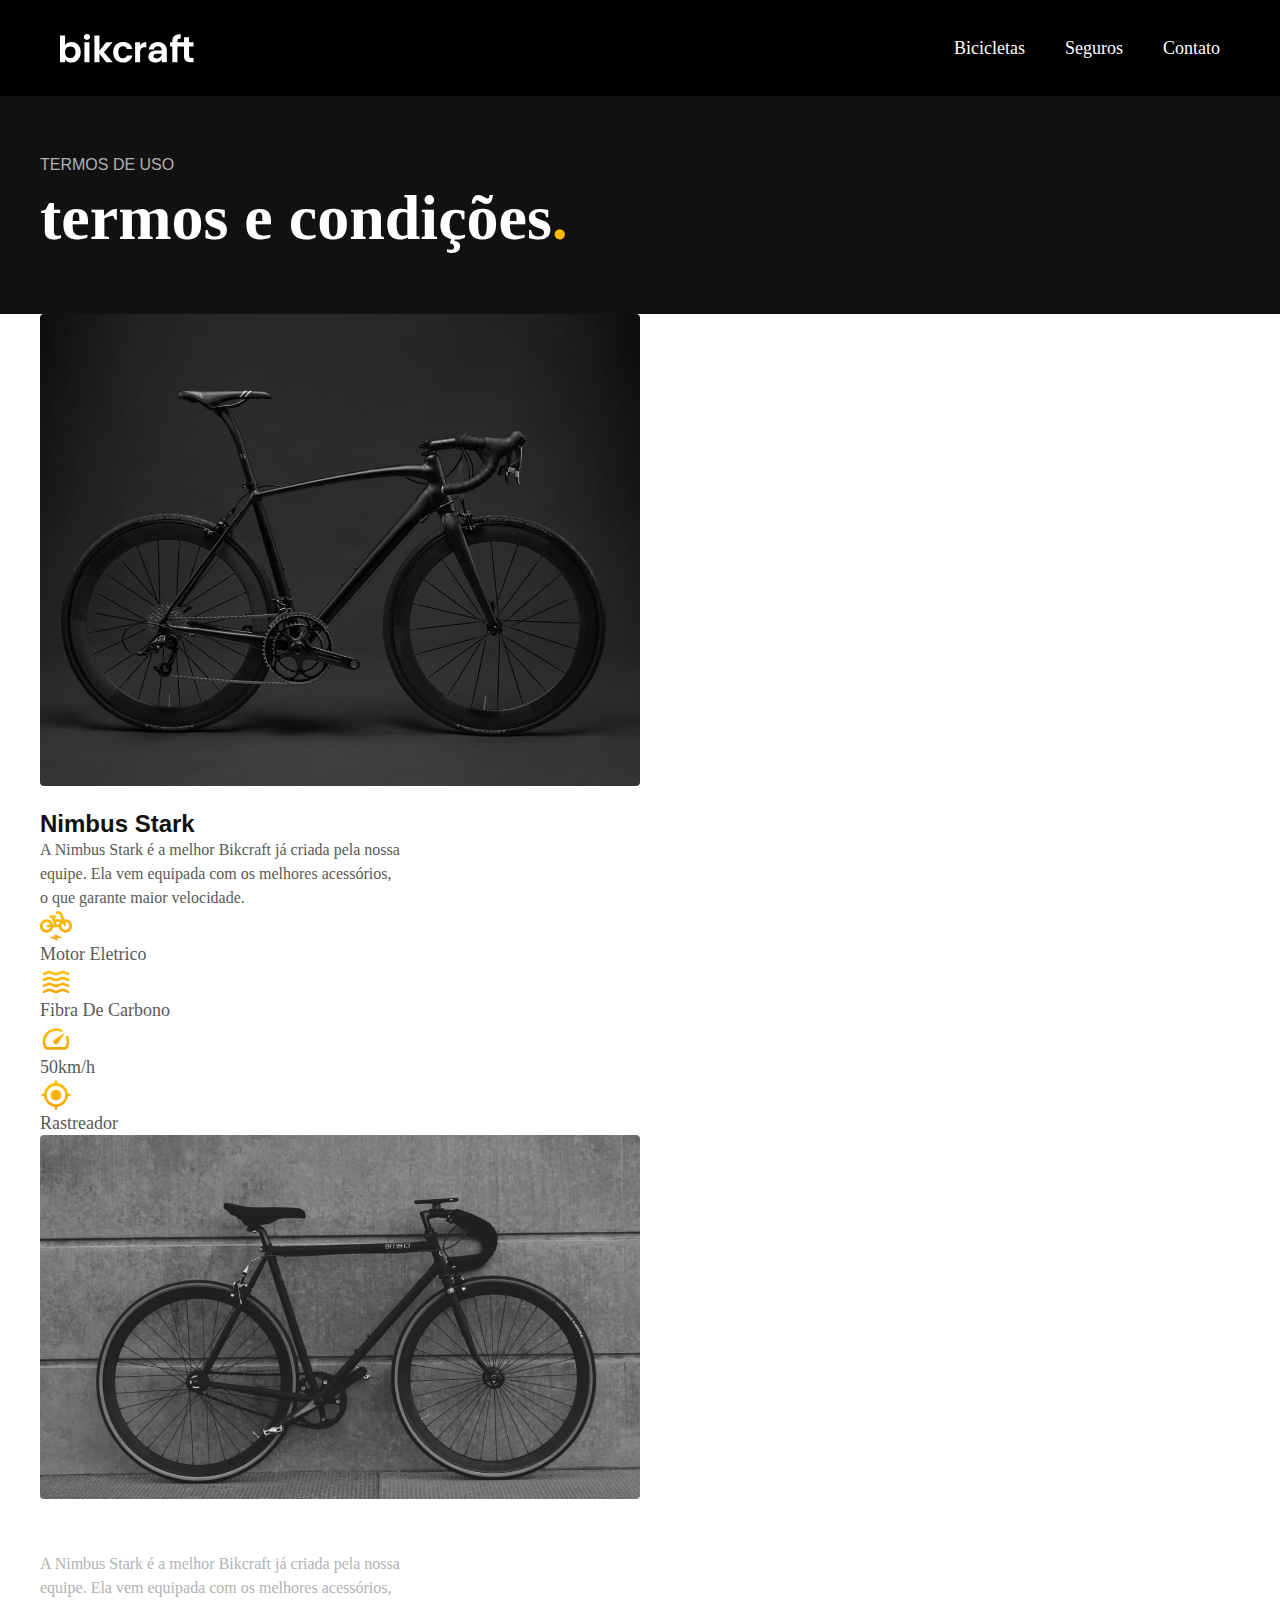
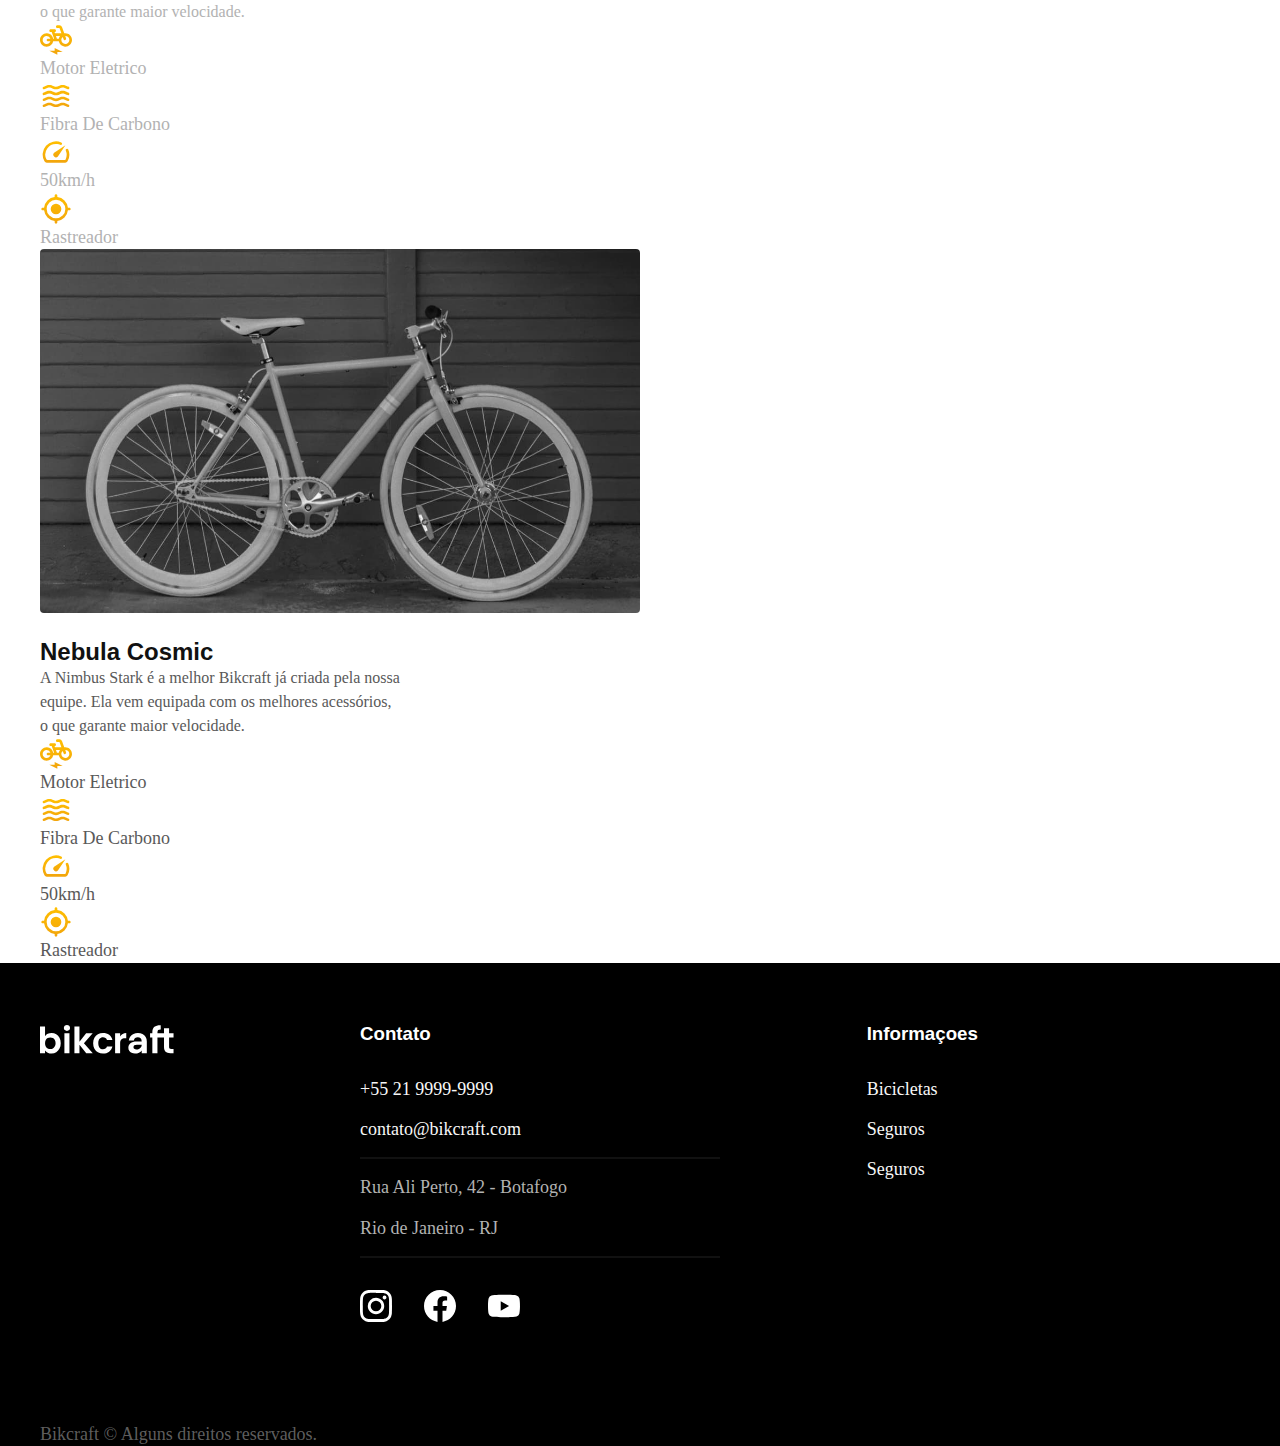
==== bicicletas.html @ c644074e "commit inicial" ====
<!DOCTYPE html>
<html lang="pt-br">
<head>
    <meta charset="UTF-8">
    <meta name="viewport" content="width=device-width, initial-scale=1.0">
    <title>Termos e Condições | Bikcraft</title>
    <link rel="stylesheet" href="css/style.css">
</head>
<body>
    <header class="header-bg">
        <div class="header container">
        <a href=""><img src="img/bikcraft.svg" alt=""></a>
        <nav aria-label="primaria">
            <ul class="header-menu font-1-m">
                <li><a href="">Bicicletas</a></li>
                <li><a href="">Seguros</a></li>
                <li><a href="">Contato</a></li>
            </ul>
        </nav>
        </div>
    </header>

    <main class="titulo-bg">
        <div class="titulo container">
        <p class="font-1-b cor-05">TERMOS DE USO</p>
        <h1 class="font-1-xxl cor-0">termos e condições<span class="cor-p1">.</span> </h1>
        </main>
        </div>
        
        <div class="bicicletas-bg">
         <div class="bicicreta container">
            <div class="bicicletas-imagem">
               <img src="img/bicicleta/nimbus1.jpg" alt="">
               <span class="font-2-m cor-0">R$ 4999</span>
               <h2 class="font-1-x-l">Nimbus Stark</h2>
               <p class="font-2-s cor-08">A Nimbus Stark é a melhor Bikcraft já criada pela nossa<br>
                 equipe. Ela vem equipada com os melhores acessórios,<br>
                  o que garante maior velocidade.</p>
                  <ul class="font-1-m cor-08">
                    <li>
                      <img src="img/icones/eletrica.svg" alt="">
                      Motor Eletrico
                    </li>

                    <li>
                      <img src="img/icones/carbono.svg" alt="">
                      Fibra De Carbono
                    </li>

                    <li>
                      <img src="img/icones/velocidade.svg" alt="">
                      50km/h
                    </li>

                    <li>
                      <img src="img/icones/rastreador.svg" alt="">
                      Rastreador
                    </li>
                  </ul>
            </div>
         </div>
        </div>
          
         
        

        
        <div class="bicicletas-bg">
          <div class="bicicreta container">
             <div class="bicicletas-imagem">
                <img src="img/bicicletas/magic.jpg" alt="">
                <span class="font-2-m cor-0">R$ 4999</span>
                <h2 class="font-1-x-l cor-0">Magic Might</h2>
                <p class="font-2-s cor-05">A Nimbus Stark é a melhor Bikcraft já criada pela nossa<br>
                  equipe. Ela vem equipada com os melhores acessórios,<br>
                   o que garante maior velocidade.</p>
                   <ul class="font-1-m cor-05">
                     <li>
                       <img src="img/icones/eletrica.svg" alt="">
                       Motor Eletrico
                     </li>
 
                     <li>
                       <img src="img/icones/carbono.svg" alt="">
                       Fibra De Carbono
                     </li>
 
                     <li>
                       <img src="img/icones/velocidade.svg" alt="">
                       50km/h
                     </li>
 
                     <li>
                       <img src="img/icones/rastreador.svg" alt="">
                       Rastreador
                     </li>
                   </ul>
             </div>
          </div>
         </div>

         
        <div class="bicicletas-bg">
          <div class="bicicreta container">
             <div class="bicicletas-imagem">
                <img src="img/bicicletas/nebula.jpg" alt="">
                <span class="font-2-m cor-0">R$ 4999</span>
                <h2 class="font-1-x-l">Nebula Cosmic</h2>
                <p class="font-2-s cor-08">A Nimbus Stark é a melhor Bikcraft já criada pela nossa<br>
                  equipe. Ela vem equipada com os melhores acessórios,<br>
                   o que garante maior velocidade.</p>
                   <ul class="font-1-m cor-08">
                     <li>
                       <img src="img/icones/eletrica.svg" alt="">
                       Motor Eletrico
                     </li>
 
                     <li>
                       <img src="img/icones/carbono.svg" alt="">
                       Fibra De Carbono
                     </li>
 
                     <li>
                       <img src="img/icones/velocidade.svg" alt="">
                       50km/h
                     </li>
 
                     <li>
                       <img src="img/icones/rastreador.svg" alt="">
                       Rastreador
                     </li>
                   </ul>
             </div>
          </div>
         </div>
         
   

    
              
            
  

    

    <footer class="footer-bg">
        <div class="footer container">
            <img class="" src="img/bikcraft.svg" alt="">
            <div class="footer-contato">
            <h3 class="font-2-1-b cor-0">Contato</h3>
            <ul class="font-2-m cor-05">
                <li><a href="tel:+55 21 9999-9999">+55 21 9999-9999</a></li>
                <li><a href="mailto:contato@bikcraft.com">contato@bikcraft.com</a></li>
                <li>Rua Ali Perto, 42 - Botafogo</li>
                <li>Rio de Janeiro - RJ</li>
            </ul>
            
            
              <div class="footer-redes">
                <a href="#"><img src="./img/redes/instagram.svg" alt=""></a>
                <a href="#"><img src="./img/redes/facebook.svg" alt=""></a>
                <a href="#"><img src="./img/redes/youtube.svg" alt=""></a>
              </div>
            </div>
              
              <div class="footer-informacoes">
                <h3 class="font-2-1-b cor-0">Informaçoes</h3>
                <nav>
                    <ul class="font-1-m cor-05">
                        <li><a href="">Bicicletas</a></li>
                        <li><a href="">Seguros</a></li>
                        <li><a href="">Seguros</a></li>
                    </ul>
                </nav>
              </div>
            </div>
            </div>
            <p class="footer-copy container font-2-m cor-06">Bikcraft © Alguns direitos reservados.</p>
        </div> 
        </footer>
        
        
    
</body>
</html>
---- css/style.css ----
@import './global/header.css';
@import './global/global.css';
@import './global/home/introducao.css';
@import './utilidades/componentes.css';
@import './utilidades/tipografia.css';
@import './utilidades/cores.css';
@import './bicicletas.css';
@import './bicicletas/bicicletas-lista.css';
@import './tecnologia.css';
@import './global/home/parceiros.css';
@import './bicicletas/depoimento.css';
@import './seguros/seguros.css';
@import './seguros/footer.css';
@import './global/termos.css';
@import './global/bicicletas.css';
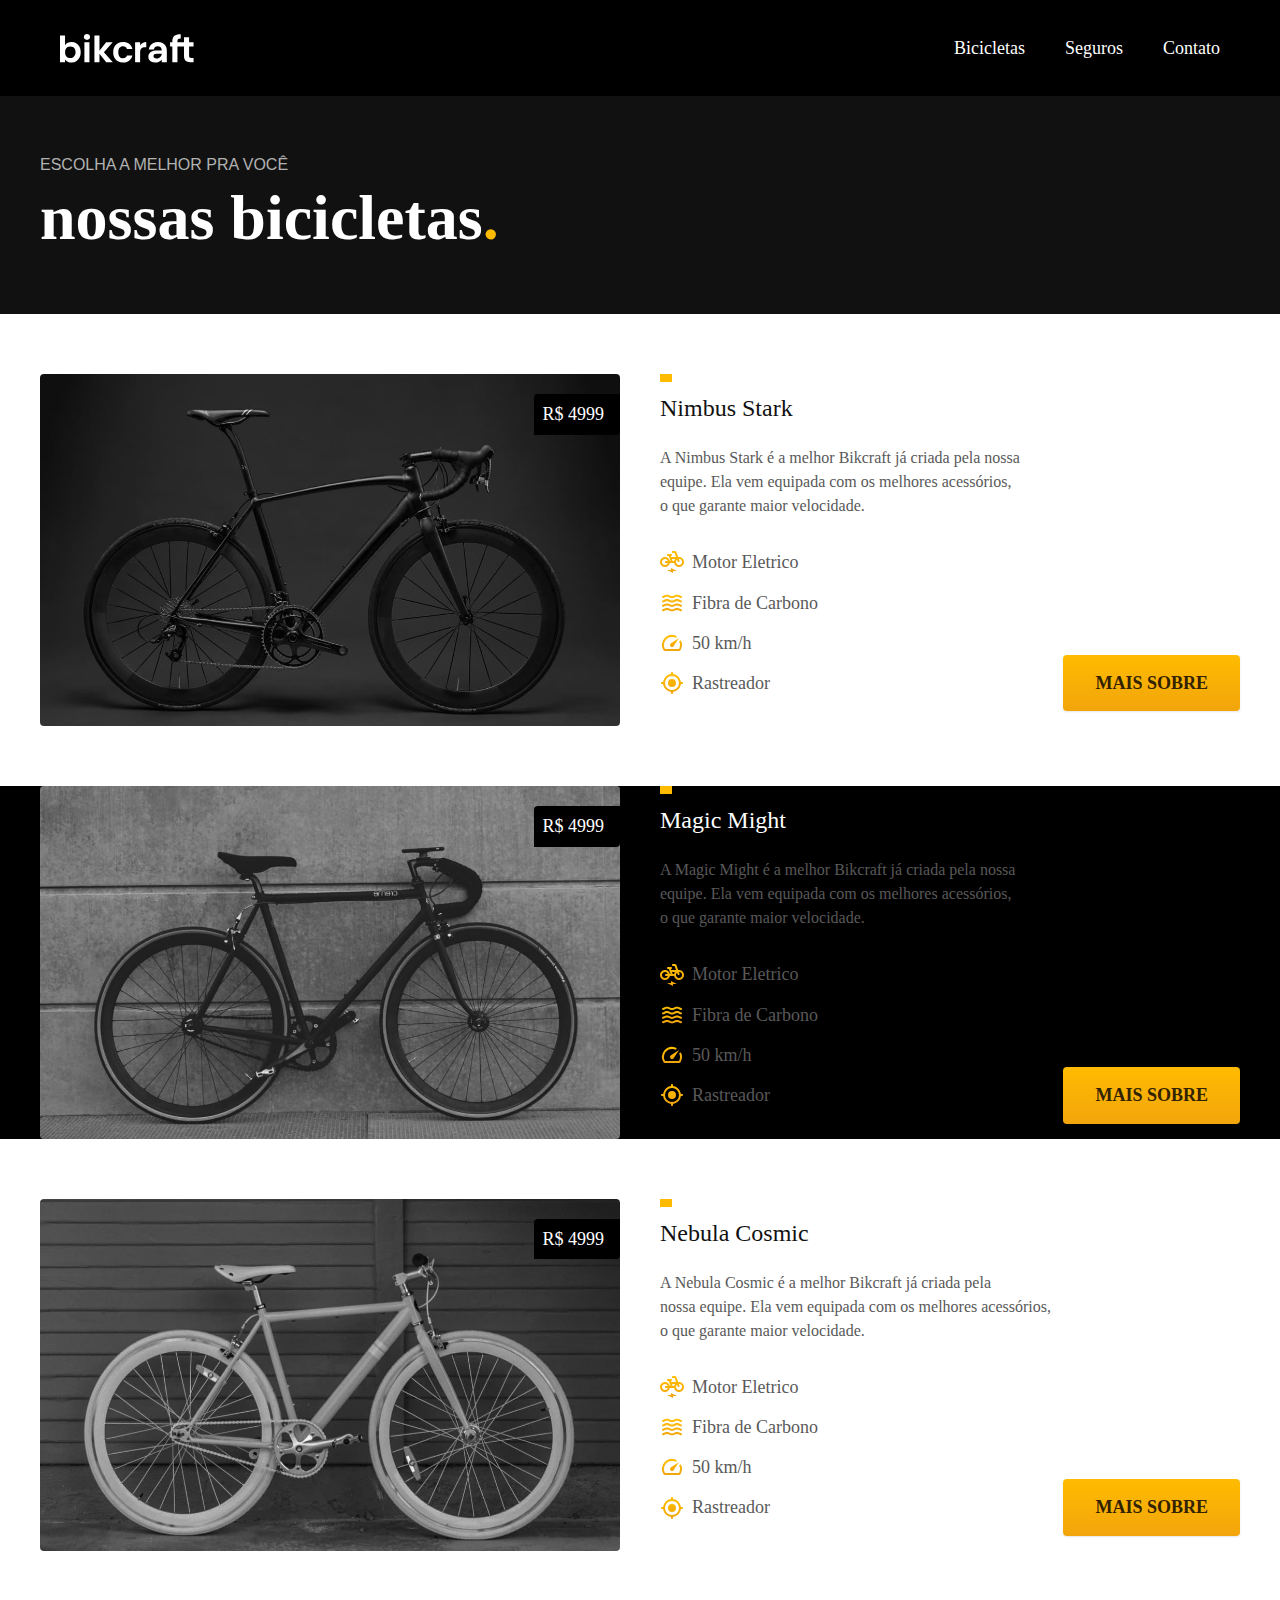
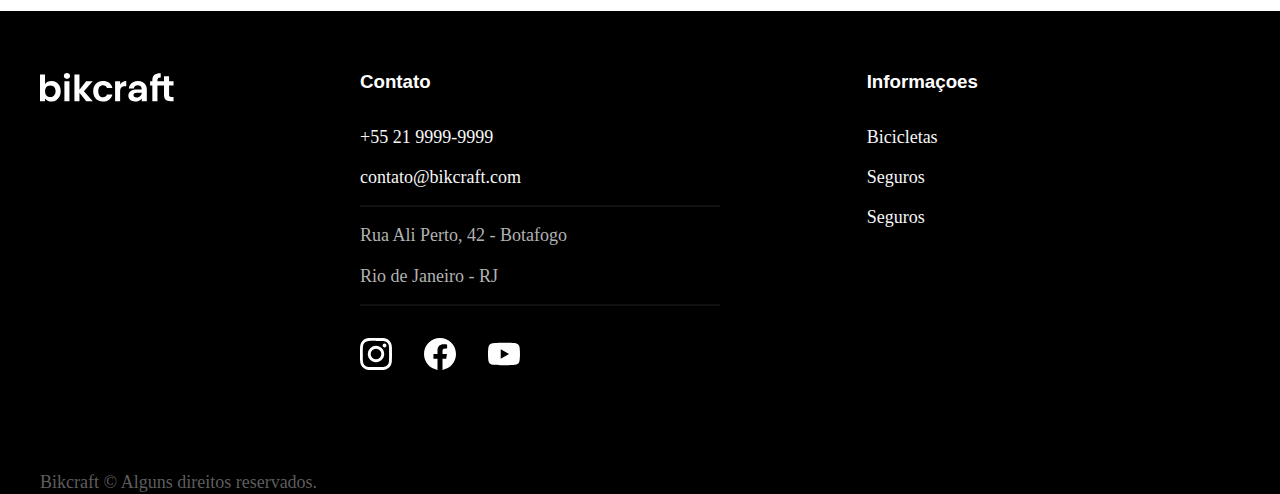
==== commit 2f149363: "git inciial" ====
--- a/bicicletas.html
+++ b/bicicletas.html
@@ -22,126 +22,134 @@
 
     <main class="titulo-bg">
         <div class="titulo container">
-        <p class="font-1-b cor-05">TERMOS DE USO</p>
-        <h1 class="font-1-xxl cor-0">termos e condições<span class="cor-p1">.</span> </h1>
-        </main>
+        <p class="font-1-b cor-05">ESCOLHA A MELHOR PRA VOCÊ</p>
+        <h1 class="font-1-xxl cor-0">nossas bicicletas<span class="cor-p1">.</span> </h1>
         </div>
-        
-        <div class="bicicletas-bg">
-         <div class="bicicreta container">
-            <div class="bicicletas-imagem">
-               <img src="img/bicicleta/nimbus1.jpg" alt="">
-               <span class="font-2-m cor-0">R$ 4999</span>
-               <h2 class="font-1-x-l">Nimbus Stark</h2>
-               <p class="font-2-s cor-08">A Nimbus Stark é a melhor Bikcraft já criada pela nossa<br>
-                 equipe. Ela vem equipada com os melhores acessórios,<br>
-                  o que garante maior velocidade.</p>
-                  <ul class="font-1-m cor-08">
-                    <li>
-                      <img src="img/icones/eletrica.svg" alt="">
-                      Motor Eletrico
-                    </li>
+  </main>
 
-                    <li>
-                      <img src="img/icones/carbono.svg" alt="">
-                      Fibra De Carbono
-                    </li>
 
-                    <li>
-                      <img src="img/icones/velocidade.svg" alt="">
-                      50km/h
-                    </li>
+  <div class="bike-bg">
+    <div class="bike container">
+      <div class="bike-img">
+        <img src="./img/bicicletas/nimbus.jpg" alt="">
+        <span class="font-2-m cor-0">R$ 4999</span>
+      </div>
+      <div class="bike-conteudo">
+      <h2 class="font-1-xl">Nimbus Stark</h2>
+      <p class="font-2-s cor-08">A Nimbus Stark é a melhor Bikcraft já criada pela nossa <br>
+        equipe. Ela vem equipada com os melhores acessórios,<br>
+         o que garante maior velocidade.</p>
+         <ul class="font-1-m cor-08">
+          <li>
+            <img src="img/icones/eletrica.svg" alt="">
+            Motor Eletrico
+          </li>
 
-                    <li>
-                      <img src="img/icones/rastreador.svg" alt="">
-                      Rastreador
-                    </li>
-                  </ul>
-            </div>
-         </div>
-        </div>
-          
-         
+          <li>
+            <img src="img/icones/carbono.svg" alt="">
+            Fibra de Carbono
+          </li>
+
+          <li>
+            <img src="img/icones/velocidade.svg" alt="">
+            50 km/h
+          </li>
+
+          <li>
+            <img src="img/icones/rastreador.svg" alt="">
+            Rastreador
+          </li>
+         </ul>
+         <a class="botao" href="#">Mais sobre</a>
+      </div>
+    </div>
+   </div>
+
+   <div class="bike-bg">
+    <div class="bike container">
+      <div class="bike-img">
+        <img src="./img/bicicletas/magic.jpg" alt="">
+        <span class="font-2-m cor-0">R$ 4999</span>
+      </div>
+      <div class="bike-conteudo">
+      <h2 class="font-1-xl cor-0">Magic Might</h2>
+      <p class="font-2-s cor-08">A Magic Might é a melhor Bikcraft já criada pela nossa<br>
+         equipe. Ela vem equipada com os melhores acessórios,<br>
+         o que garante maior velocidade.</p>
+         <ul class="font-1-m cor-08">
+          <li>
+            <img src="img/icones/eletrica.svg" alt="">
+            Motor Eletrico
+          </li>
+
+          <li>
+            <img src="img/icones/carbono.svg" alt="">
+            Fibra de Carbono
+          </li>
+
+          <li>
+            <img src="img/icones/velocidade.svg" alt="">
+            50 km/h
+          </li>
+
+          <li>
+            <img src="img/icones/rastreador.svg" alt="">
+            Rastreador
+          </li>
+         </ul>
+         <a class="botao" href="#">Mais sobre</a>
+      </div>
+    </div>
+   </div>
+
+   <div class="bike-bg">
+    <div class="bike container">
+      <div class="bike-img">
+        <img src="./img/bicicletas/nebula.jpg" alt="">
+        <span class="font-2-m cor-0">R$ 4999</span>
+      </div>
+      <div class="bike-conteudo">
+      <h2 class="font-1-xl">Nebula Cosmic</h2>
+      <p class="font-2-s cor-08">A Nebula Cosmic é a melhor Bikcraft já criada pela<br>
+         nossa equipe. Ela vem equipada com os melhores acessórios,<br>
+          o que garante maior velocidade.</p>
+         <ul class="font-1-m cor-08">
+          <li>
+            <img src="img/icones/eletrica.svg" alt="">
+            Motor Eletrico
+          </li>
+
+          <li>
+            <img src="img/icones/carbono.svg" alt="">
+            Fibra de Carbono
+          </li>
+
+          <li>
+            <img src="img/icones/velocidade.svg" alt="">
+            50 km/h
+          </li>
+
+          <li>
+            <img src="img/icones/rastreador.svg" alt="">
+            Rastreador
+          </li>
+         </ul>
+         <a class="botao" href="#">Mais sobre</a>
+      </div>
+    </div>
+   </div>
+
+  
+
+     
+
+
+
+   
+      
         
 
         
-        <div class="bicicletas-bg">
-          <div class="bicicreta container">
-             <div class="bicicletas-imagem">
-                <img src="img/bicicletas/magic.jpg" alt="">
-                <span class="font-2-m cor-0">R$ 4999</span>
-                <h2 class="font-1-x-l cor-0">Magic Might</h2>
-                <p class="font-2-s cor-05">A Nimbus Stark é a melhor Bikcraft já criada pela nossa<br>
-                  equipe. Ela vem equipada com os melhores acessórios,<br>
-                   o que garante maior velocidade.</p>
-                   <ul class="font-1-m cor-05">
-                     <li>
-                       <img src="img/icones/eletrica.svg" alt="">
-                       Motor Eletrico
-                     </li>
- 
-                     <li>
-                       <img src="img/icones/carbono.svg" alt="">
-                       Fibra De Carbono
-                     </li>
- 
-                     <li>
-                       <img src="img/icones/velocidade.svg" alt="">
-                       50km/h
-                     </li>
- 
-                     <li>
-                       <img src="img/icones/rastreador.svg" alt="">
-                       Rastreador
-                     </li>
-                   </ul>
-             </div>
-          </div>
-         </div>
-
-         
-        <div class="bicicletas-bg">
-          <div class="bicicreta container">
-             <div class="bicicletas-imagem">
-                <img src="img/bicicletas/nebula.jpg" alt="">
-                <span class="font-2-m cor-0">R$ 4999</span>
-                <h2 class="font-1-x-l">Nebula Cosmic</h2>
-                <p class="font-2-s cor-08">A Nimbus Stark é a melhor Bikcraft já criada pela nossa<br>
-                  equipe. Ela vem equipada com os melhores acessórios,<br>
-                   o que garante maior velocidade.</p>
-                   <ul class="font-1-m cor-08">
-                     <li>
-                       <img src="img/icones/eletrica.svg" alt="">
-                       Motor Eletrico
-                     </li>
- 
-                     <li>
-                       <img src="img/icones/carbono.svg" alt="">
-                       Fibra De Carbono
-                     </li>
- 
-                     <li>
-                       <img src="img/icones/velocidade.svg" alt="">
-                       50km/h
-                     </li>
- 
-                     <li>
-                       <img src="img/icones/rastreador.svg" alt="">
-                       Rastreador
-                     </li>
-                   </ul>
-             </div>
-          </div>
-         </div>
-         
-   
-
-    
-              
-            
-  
-
-    
 
     <footer class="footer-bg">
         <div class="footer container">
@@ -174,9 +182,8 @@
                 </nav>
               </div>
             </div>
-            </div>
+            
             <p class="footer-copy container font-2-m cor-06">Bikcraft © Alguns direitos reservados.</p>
-        </div> 
         </footer>
         
         
